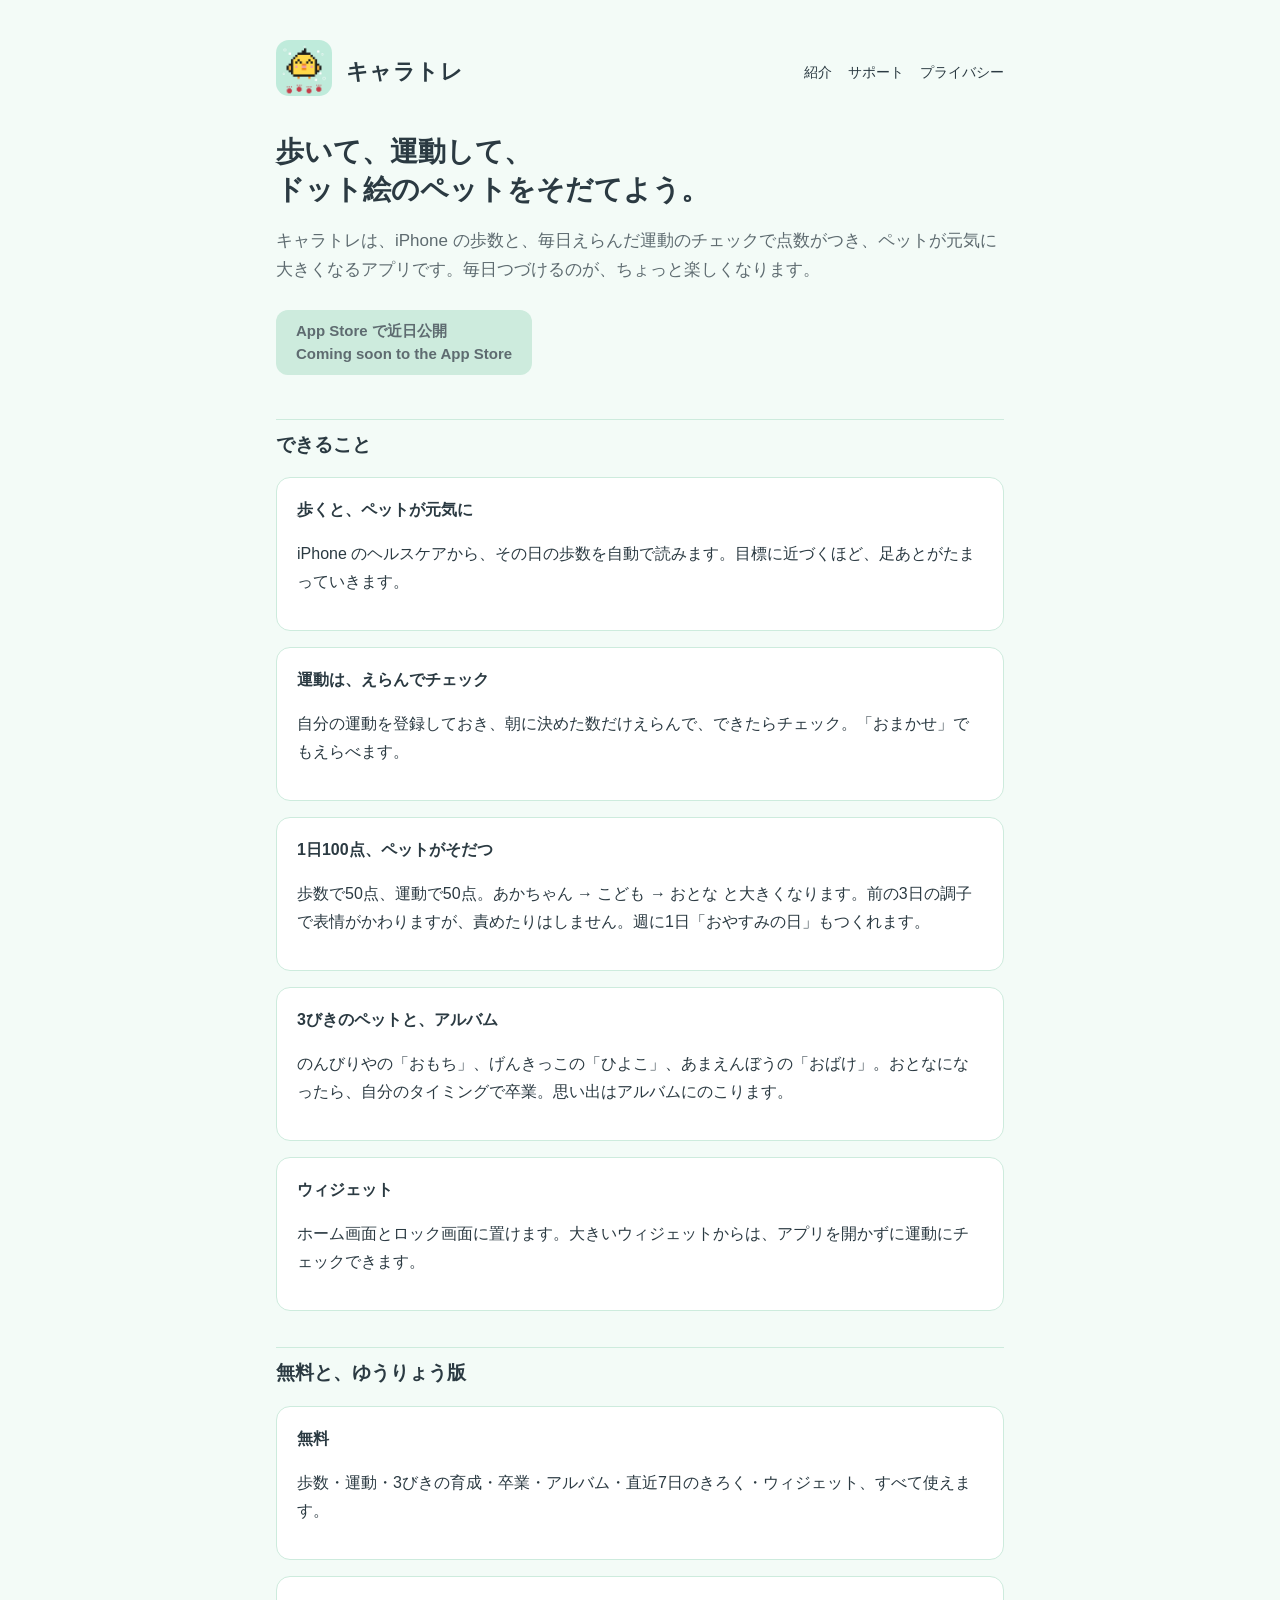
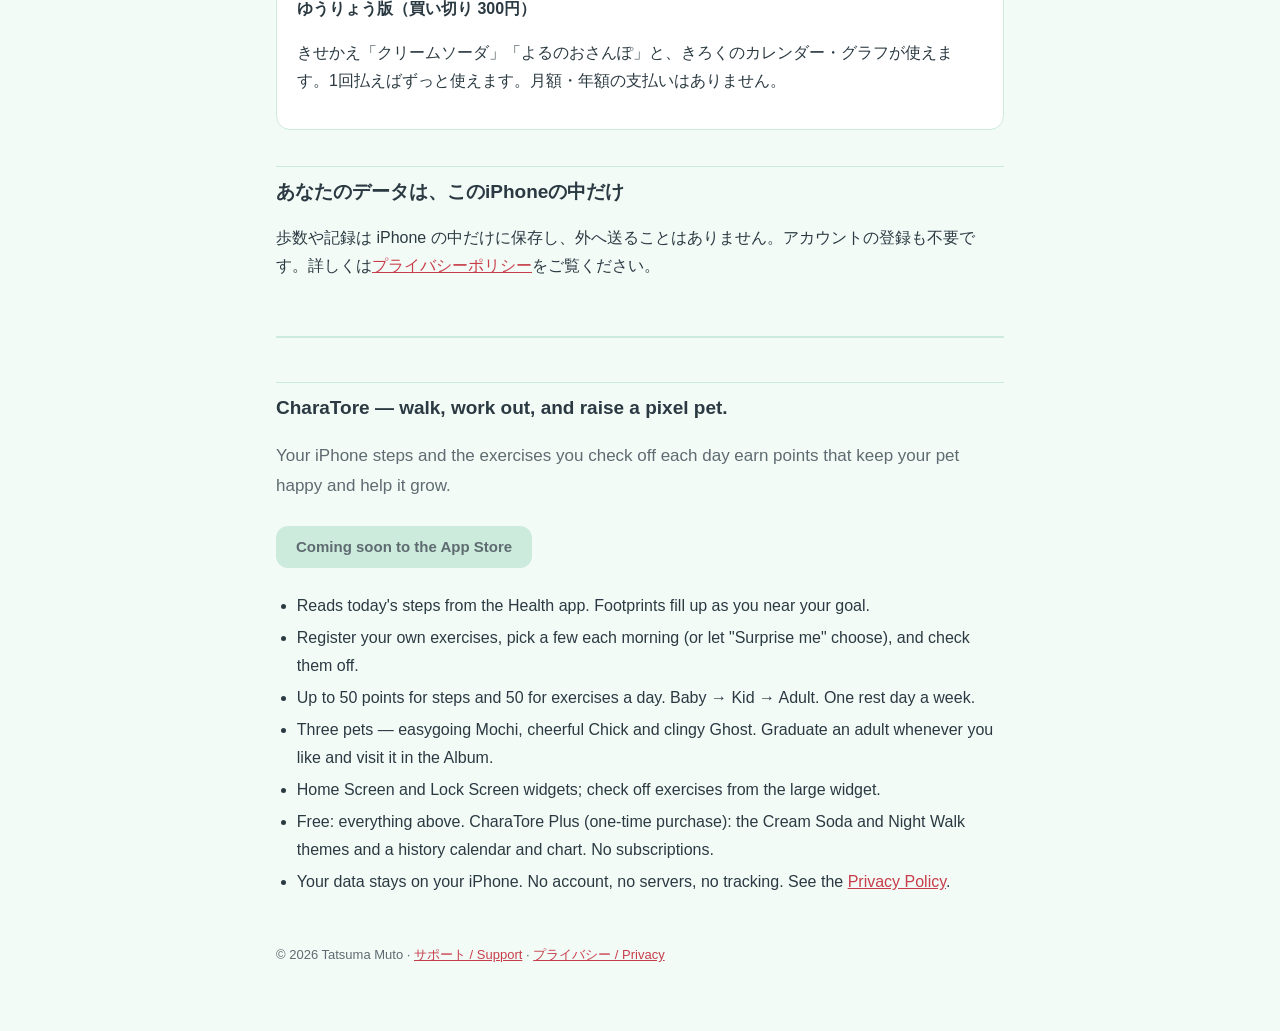
==== index.html @ a60b147e "キャラトレの紹介ページ・サポート・プライバシーポリシー Co-Authored-By: Claude Opus 5.5 <noreply@anthropic.com>" ====
<!doctype html>
<html lang="ja">
<head>
<meta charset="utf-8">
<meta name="viewport" content="width=device-width, initial-scale=1">
<title>キャラトレ — 歩数と運動でドット絵ペットがそだつ / CharaTore — Walk & work out, raise a pet</title>
<meta name="description" content="キャラトレは、iPhone の歩数と、毎日えらんだ運動のチェックで、ドット絵のペットをそだてるアプリです。 CharaTore is an iPhone app where your steps and daily exercises raise a pixel pet.">
<link rel="icon" href="icon.png">
<link rel="stylesheet" href="style.css">
</head>
<body>
<main>
  <header class="site">
    <a href="index.html" aria-label="キャラトレ"><img src="icon.png" alt=""></a>
    <a href="index.html" class="name">キャラトレ</a>
    <nav><a href="index.html">紹介</a><a href="support.html">サポート</a><a href="privacy.html">プライバシー</a></nav>
  </header>

  <h1>歩いて、運動して、<br>ドット絵のペットをそだてよう。</h1>
  <p class="lead">キャラトレは、iPhone の歩数と、毎日えらんだ運動のチェックで点数がつき、ペットが元気に大きくなるアプリです。毎日つづけるのが、ちょっと楽しくなります。</p>
  <!-- APP_STORE_URL: 公開後、下のバッジを App Store へのリンク(<a href="…">)に差し替える -->
  <div class="badge">App Store で近日公開<br><span lang="en">Coming soon to the App Store</span></div>

  <h2>できること</h2>
  <div class="card"><h3>歩くと、ペットが元気に</h3><p>iPhone のヘルスケアから、その日の歩数を自動で読みます。目標に近づくほど、足あとがたまっていきます。</p></div>
  <div class="card"><h3>運動は、えらんでチェック</h3><p>自分の運動を登録しておき、朝に決めた数だけえらんで、できたらチェック。「おまかせ」でもえらべます。</p></div>
  <div class="card"><h3>1日100点、ペットがそだつ</h3><p>歩数で50点、運動で50点。あかちゃん → こども → おとな と大きくなります。前の3日の調子で表情がかわりますが、責めたりはしません。週に1日「おやすみの日」もつくれます。</p></div>
  <div class="card"><h3>3びきのペットと、アルバム</h3><p>のんびりやの「おもち」、げんきっこの「ひよこ」、あまえんぼうの「おばけ」。おとなになったら、自分のタイミングで卒業。思い出はアルバムにのこります。</p></div>
  <div class="card"><h3>ウィジェット</h3><p>ホーム画面とロック画面に置けます。大きいウィジェットからは、アプリを開かずに運動にチェックできます。</p></div>

  <h2>無料と、ゆうりょう版</h2>
  <div class="card"><h3>無料</h3><p>歩数・運動・3びきの育成・卒業・アルバム・直近7日のきろく・ウィジェット、すべて使えます。</p></div>
  <div class="card"><h3>ゆうりょう版（買い切り 300円）</h3><p>きせかえ「クリームソーダ」「よるのおさんぽ」と、きろくのカレンダー・グラフが使えます。1回払えばずっと使えます。月額・年額の支払いはありません。</p></div>

  <h2>あなたのデータは、このiPhoneの中だけ</h2>
  <p>歩数や記録は iPhone の中だけに保存し、外へ送ることはありません。アカウントの登録も不要です。詳しくは<a href="privacy.html">プライバシーポリシー</a>をご覧ください。</p>

  <section class="lang" lang="en">
    <h2>CharaTore — walk, work out, and raise a pixel pet.</h2>
    <p class="lead">Your iPhone steps and the exercises you check off each day earn points that keep your pet happy and help it grow.</p>
    <p><span class="badge">Coming soon to the App Store</span></p>
    <ul>
      <li>Reads today's steps from the Health app. Footprints fill up as you near your goal.</li>
      <li>Register your own exercises, pick a few each morning (or let "Surprise me" choose), and check them off.</li>
      <li>Up to 50 points for steps and 50 for exercises a day. Baby → Kid → Adult. One rest day a week.</li>
      <li>Three pets — easygoing Mochi, cheerful Chick and clingy Ghost. Graduate an adult whenever you like and visit it in the Album.</li>
      <li>Home Screen and Lock Screen widgets; check off exercises from the large widget.</li>
      <li>Free: everything above. CharaTore Plus (one-time purchase): the Cream Soda and Night Walk themes and a history calendar and chart. No subscriptions.</li>
      <li>Your data stays on your iPhone. No account, no servers, no tracking. See the <a href="privacy.html">Privacy Policy</a>.</li>
    </ul>
  </section>

  <footer>© 2026 Tatsuma Muto · <a href="support.html">サポート / Support</a> · <a href="privacy.html">プライバシー / Privacy</a></footer>
</main>
</body>
</html>
---- style.css ----
:root { --accent: #C73E4A; --fg: #2B3A42; --sub: #5E6B70; --bg: #F3FBF7; --card: #ffffff; --line: #CDEBDD; }
@media (prefers-color-scheme: dark) {
  :root { --accent: #FF8C96; --fg: #EEF4F1; --sub: #A3B1AB; --bg: #161B1A; --card: #20272A; --line: #2F3B38; }
}
* { box-sizing: border-box; }
body { margin: 0; background: var(--bg); color: var(--fg); font: 16px/1.75 -apple-system, BlinkMacSystemFont, "Hiragino Sans", "Noto Sans JP", sans-serif; }
main { max-width: 760px; margin: 0 auto; padding: 40px 16px 64px; }
header.site { display: flex; align-items: center; gap: 14px; margin-bottom: 28px; }
header.site img { width: 56px; height: 56px; border-radius: 13px; }
header.site a { color: inherit; text-decoration: none; }
header.site .name { font-size: 22px; font-weight: 700; letter-spacing: .02em; }
nav { margin-left: auto; display: flex; gap: 16px; font-size: 14px; }
nav a { color: var(--sub); text-decoration: none; }
nav a:hover, a { color: var(--accent); }
h1 { font-size: 28px; line-height: 1.35; margin: 8px 0 12px; }
h2 { font-size: 19px; margin: 36px 0 8px; padding-top: 8px; border-top: 1px solid var(--line); }
h3 { font-size: 16px; margin: 20px 0 4px; }
.lead { color: var(--sub); font-size: 17px; }
.card { background: var(--card); border: 1px solid var(--line); border-radius: 14px; padding: 18px 20px; margin: 16px 0; }
.card h3 { margin-top: 0; }
.badge { display: inline-block; margin: 8px 0; padding: 10px 20px; border-radius: 12px; background: var(--line); color: var(--sub); font-weight: 700; font-size: 15px; line-height: 1.5; cursor: default; }
ul { padding-left: 1.3em; }
li { margin: 4px 0; }
.lang { margin-top: 56px; padding-top: 8px; border-top: 2px solid var(--line); }
footer { color: var(--sub); font-size: 13px; margin-top: 48px; }
@media (max-width: 520px) { header.site { flex-wrap: wrap; } nav { margin-left: 0; width: 100%; } h1 { font-size: 24px; } }
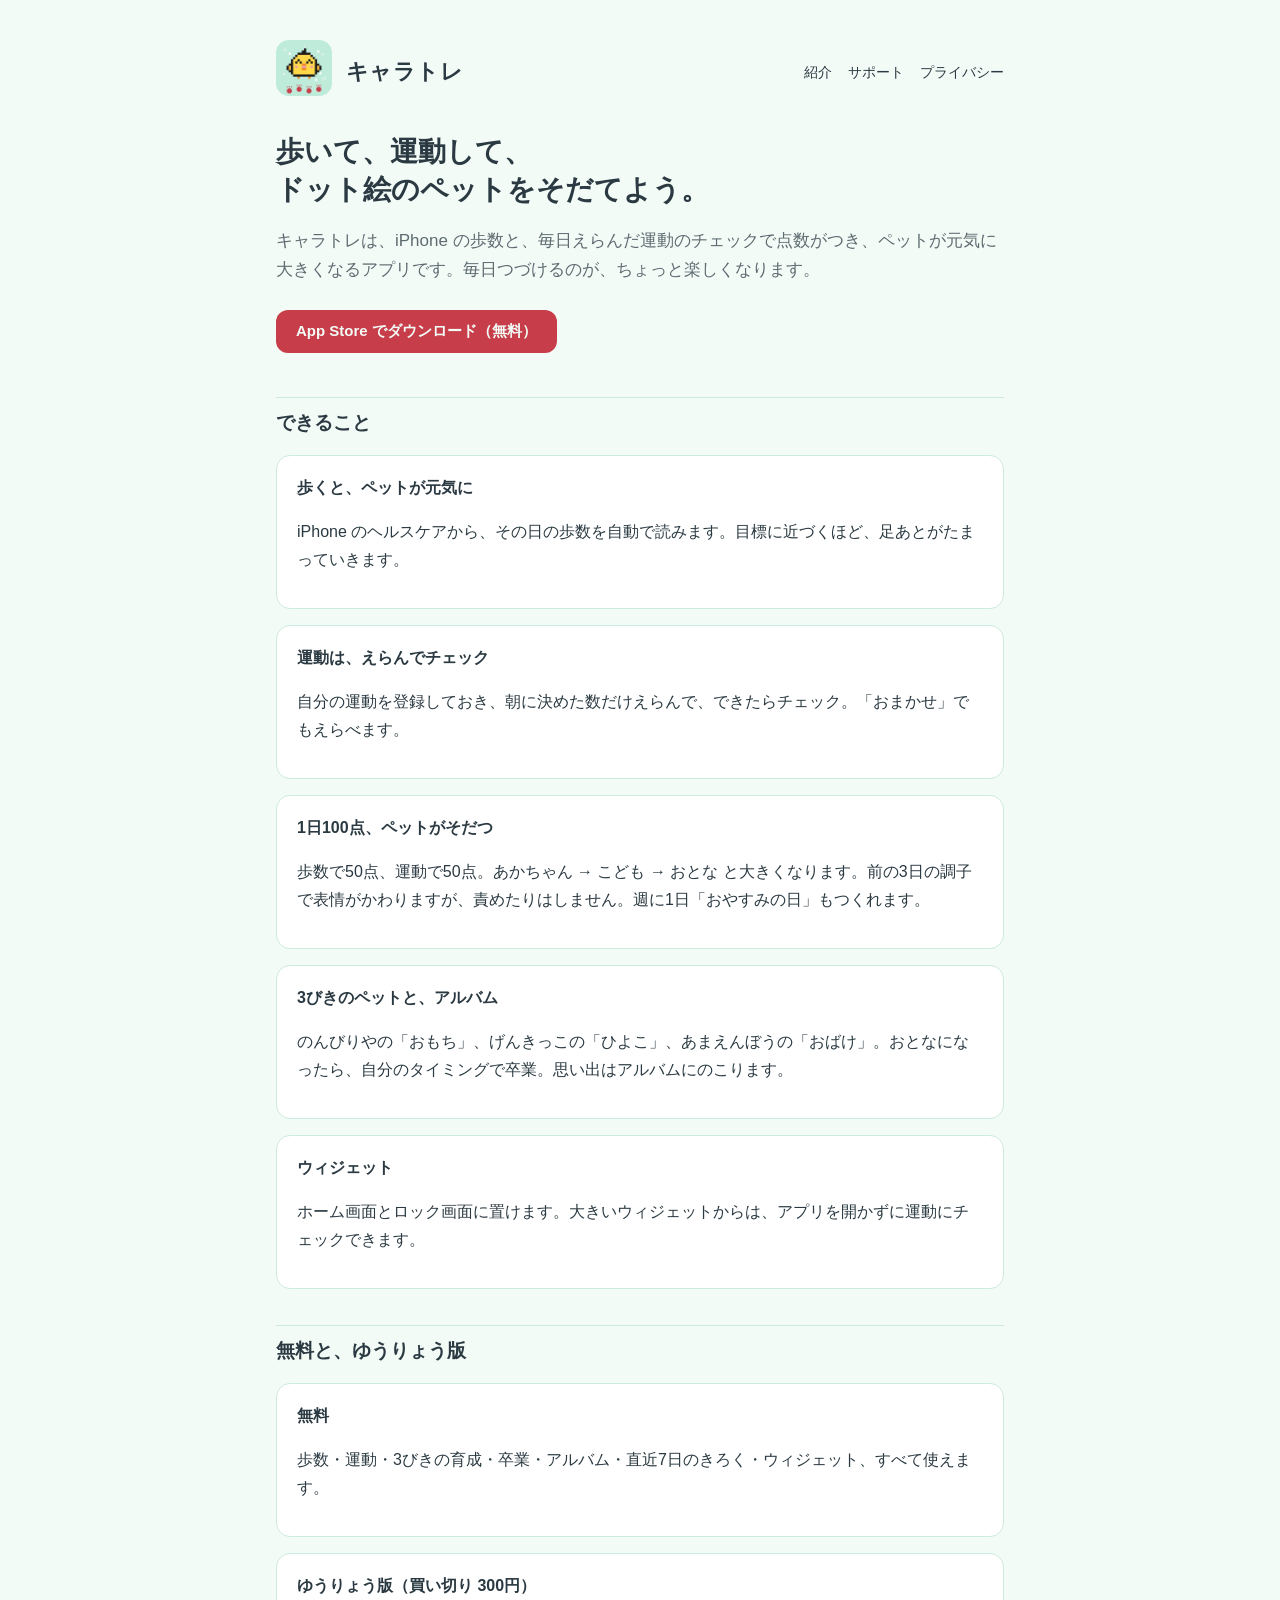
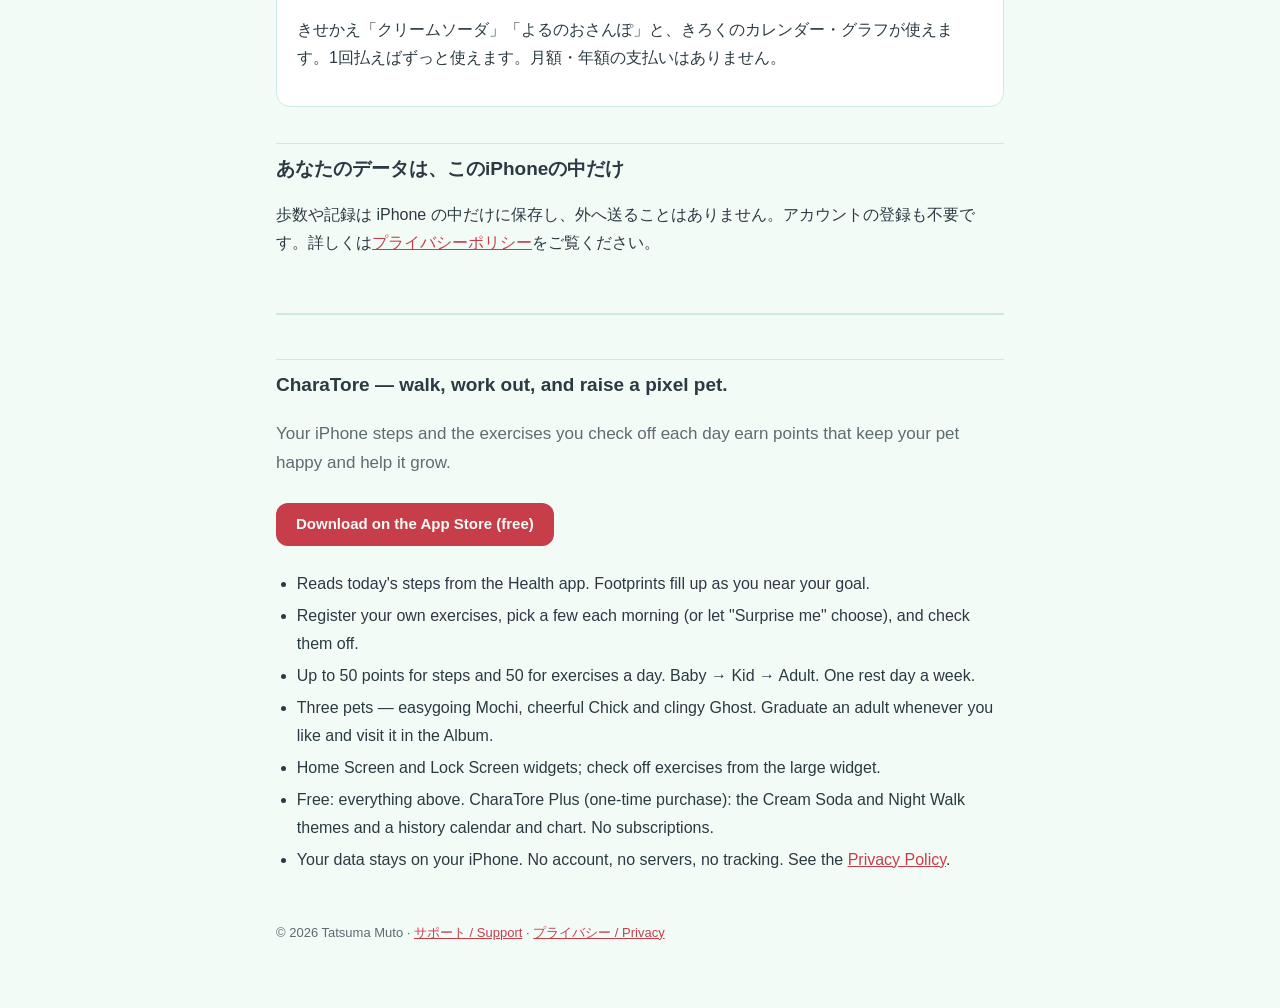
==== commit 51540a5b: "App Store へのリンクを追加 Co-Authored-By: Claude Opus 5.5 <noreply@anthropic.com>" ====
--- a/index.html
+++ b/index.html
@@ -18,8 +18,7 @@
 
   <h1>歩いて、運動して、<br>ドット絵のペットをそだてよう。</h1>
   <p class="lead">キャラトレは、iPhone の歩数と、毎日えらんだ運動のチェックで点数がつき、ペットが元気に大きくなるアプリです。毎日つづけるのが、ちょっと楽しくなります。</p>
-  <!-- APP_STORE_URL: 公開後、下のバッジを App Store へのリンク(<a href="…">)に差し替える -->
-  <div class="badge">App Store で近日公開<br><span lang="en">Coming soon to the App Store</span></div>
+  <a class="badge store" href="https://apps.apple.com/jp/app/id6832376518">App Store でダウンロード（無料）</a>
 
   <h2>できること</h2>
   <div class="card"><h3>歩くと、ペットが元気に</h3><p>iPhone のヘルスケアから、その日の歩数を自動で読みます。目標に近づくほど、足あとがたまっていきます。</p></div>
@@ -38,7 +37,7 @@
   <section class="lang" lang="en">
     <h2>CharaTore — walk, work out, and raise a pixel pet.</h2>
     <p class="lead">Your iPhone steps and the exercises you check off each day earn points that keep your pet happy and help it grow.</p>
-    <p><span class="badge">Coming soon to the App Store</span></p>
+    <p><a class="badge store" href="https://apps.apple.com/app/id6832376518">Download on the App Store (free)</a></p>
     <ul>
       <li>Reads today's steps from the Health app. Footprints fill up as you near your goal.</li>
       <li>Register your own exercises, pick a few each morning (or let "Surprise me" choose), and check them off.</li>
--- a/style.css
+++ b/style.css
@@ -19,6 +19,8 @@
 .card { background: var(--card); border: 1px solid var(--line); border-radius: 14px; padding: 18px 20px; margin: 16px 0; }
 .card h3 { margin-top: 0; }
 .badge { display: inline-block; margin: 8px 0; padding: 10px 20px; border-radius: 12px; background: var(--line); color: var(--sub); font-weight: 700; font-size: 15px; line-height: 1.5; cursor: default; }
+a.badge.store { background: var(--accent); color: var(--bg); text-decoration: none; cursor: pointer; }
+a.badge.store:hover { opacity: 0.9; }
 ul { padding-left: 1.3em; }
 li { margin: 4px 0; }
 .lang { margin-top: 56px; padding-top: 8px; border-top: 2px solid var(--line); }
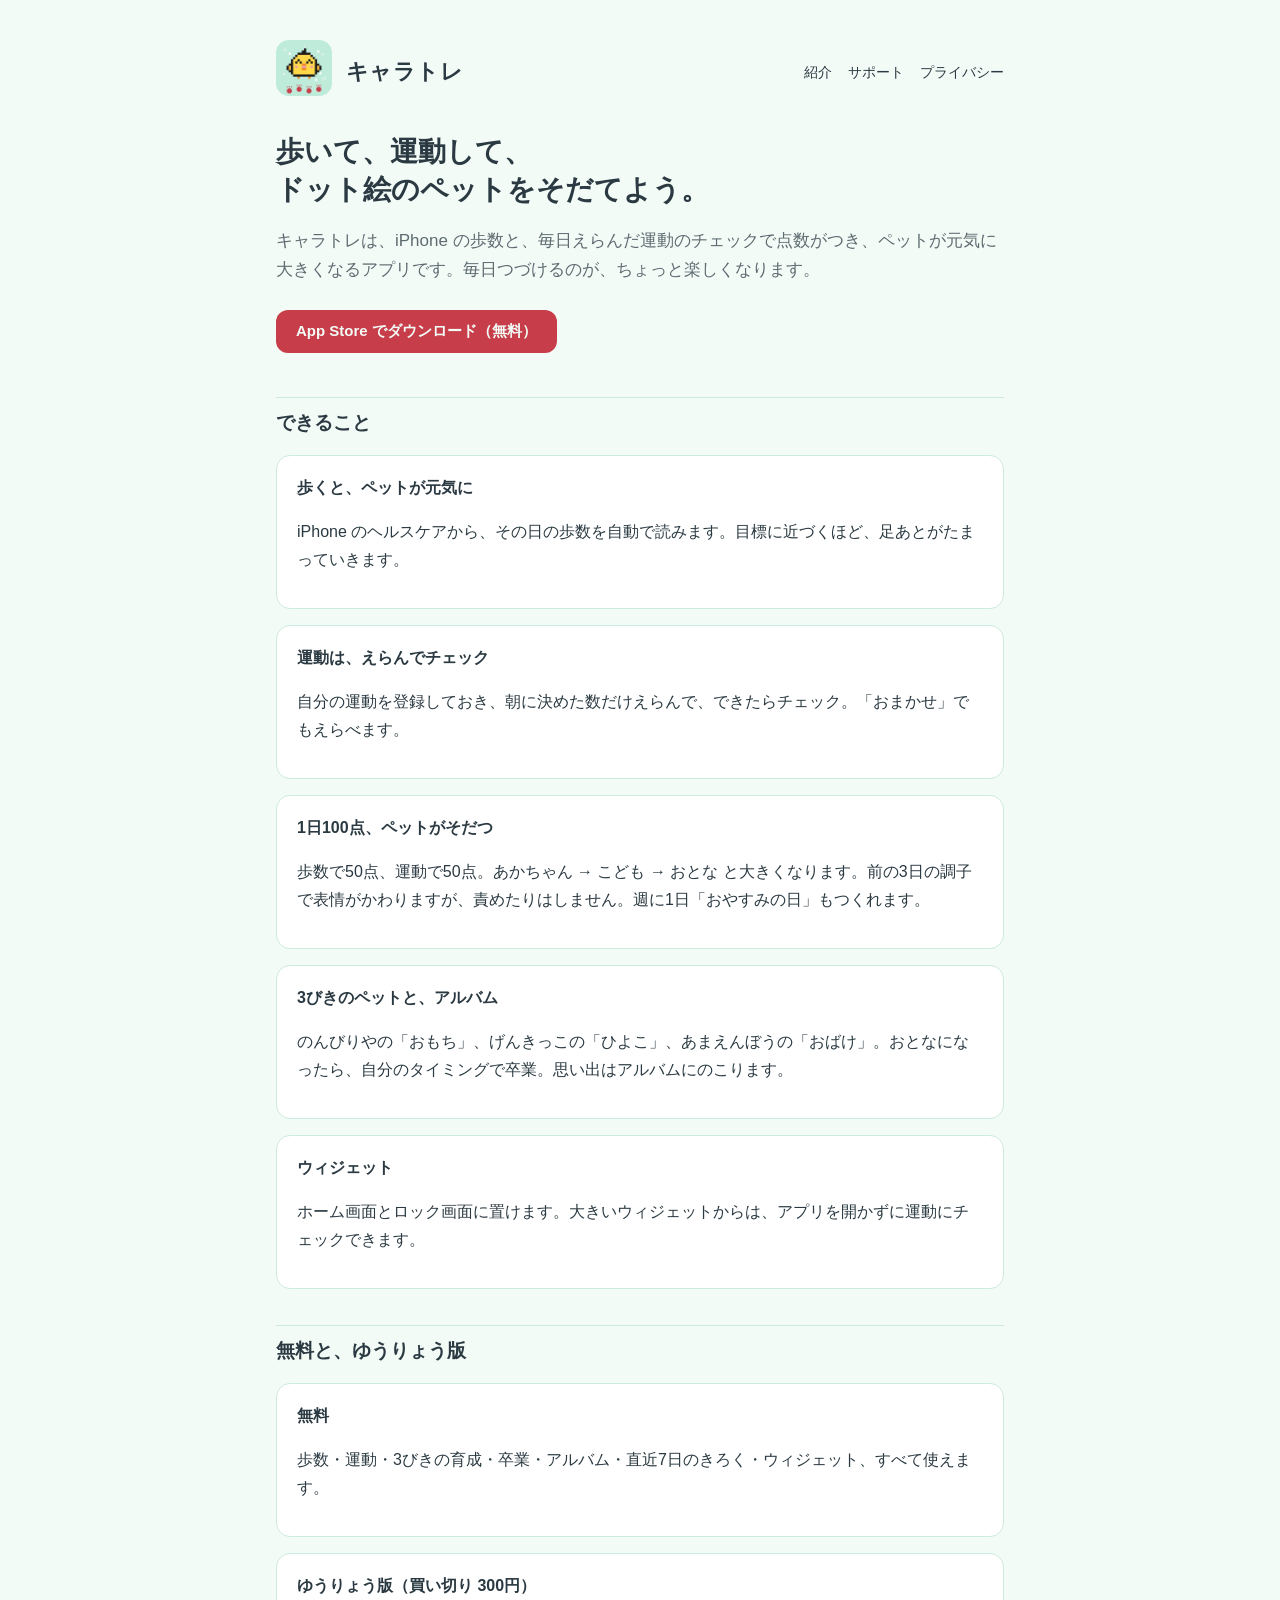
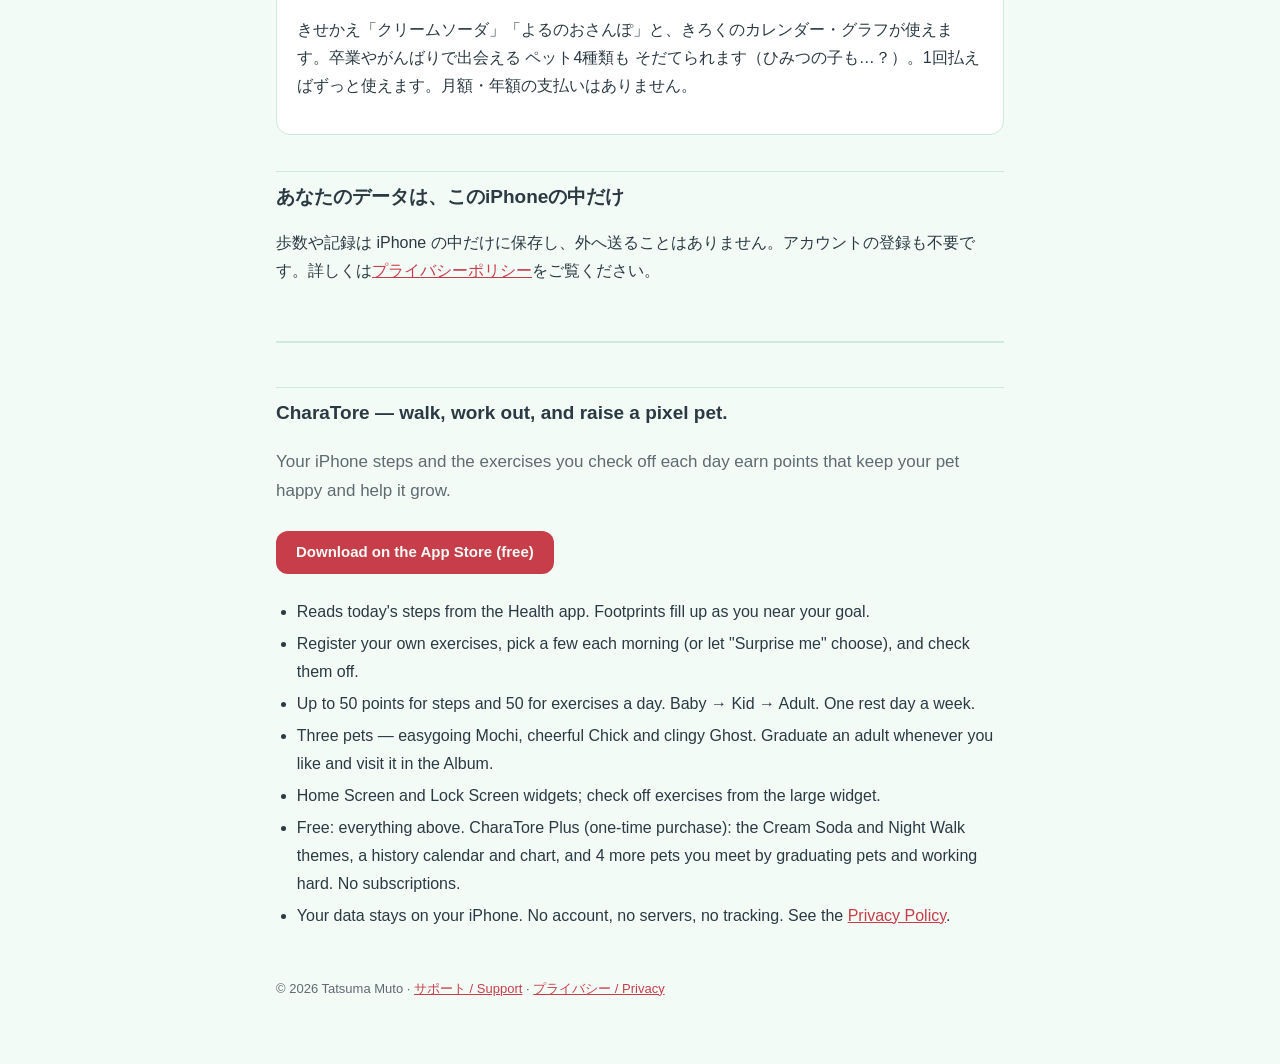
==== commit 9bb4e0e1: "有料版の説明に新しいペット4種類（1.1） Co-Authored-By: Claude Opus 5.5 <noreply@anthropic.com>" ====
--- a/index.html
+++ b/index.html
@@ -29,7 +29,7 @@
 
   <h2>無料と、ゆうりょう版</h2>
   <div class="card"><h3>無料</h3><p>歩数・運動・3びきの育成・卒業・アルバム・直近7日のきろく・ウィジェット、すべて使えます。</p></div>
-  <div class="card"><h3>ゆうりょう版（買い切り 300円）</h3><p>きせかえ「クリームソーダ」「よるのおさんぽ」と、きろくのカレンダー・グラフが使えます。1回払えばずっと使えます。月額・年額の支払いはありません。</p></div>
+  <div class="card"><h3>ゆうりょう版（買い切り 300円）</h3><p>きせかえ「クリームソーダ」「よるのおさんぽ」と、きろくのカレンダー・グラフが使えます。卒業やがんばりで出会える ペット4種類も そだてられます（ひみつの子も…？）。1回払えばずっと使えます。月額・年額の支払いはありません。</p></div>
 
   <h2>あなたのデータは、このiPhoneの中だけ</h2>
   <p>歩数や記録は iPhone の中だけに保存し、外へ送ることはありません。アカウントの登録も不要です。詳しくは<a href="privacy.html">プライバシーポリシー</a>をご覧ください。</p>
@@ -44,7 +44,7 @@
       <li>Up to 50 points for steps and 50 for exercises a day. Baby → Kid → Adult. One rest day a week.</li>
       <li>Three pets — easygoing Mochi, cheerful Chick and clingy Ghost. Graduate an adult whenever you like and visit it in the Album.</li>
       <li>Home Screen and Lock Screen widgets; check off exercises from the large widget.</li>
-      <li>Free: everything above. CharaTore Plus (one-time purchase): the Cream Soda and Night Walk themes and a history calendar and chart. No subscriptions.</li>
+      <li>Free: everything above. CharaTore Plus (one-time purchase): the Cream Soda and Night Walk themes, a history calendar and chart, and 4 more pets you meet by graduating pets and working hard. No subscriptions.</li>
       <li>Your data stays on your iPhone. No account, no servers, no tracking. See the <a href="privacy.html">Privacy Policy</a>.</li>
     </ul>
   </section>
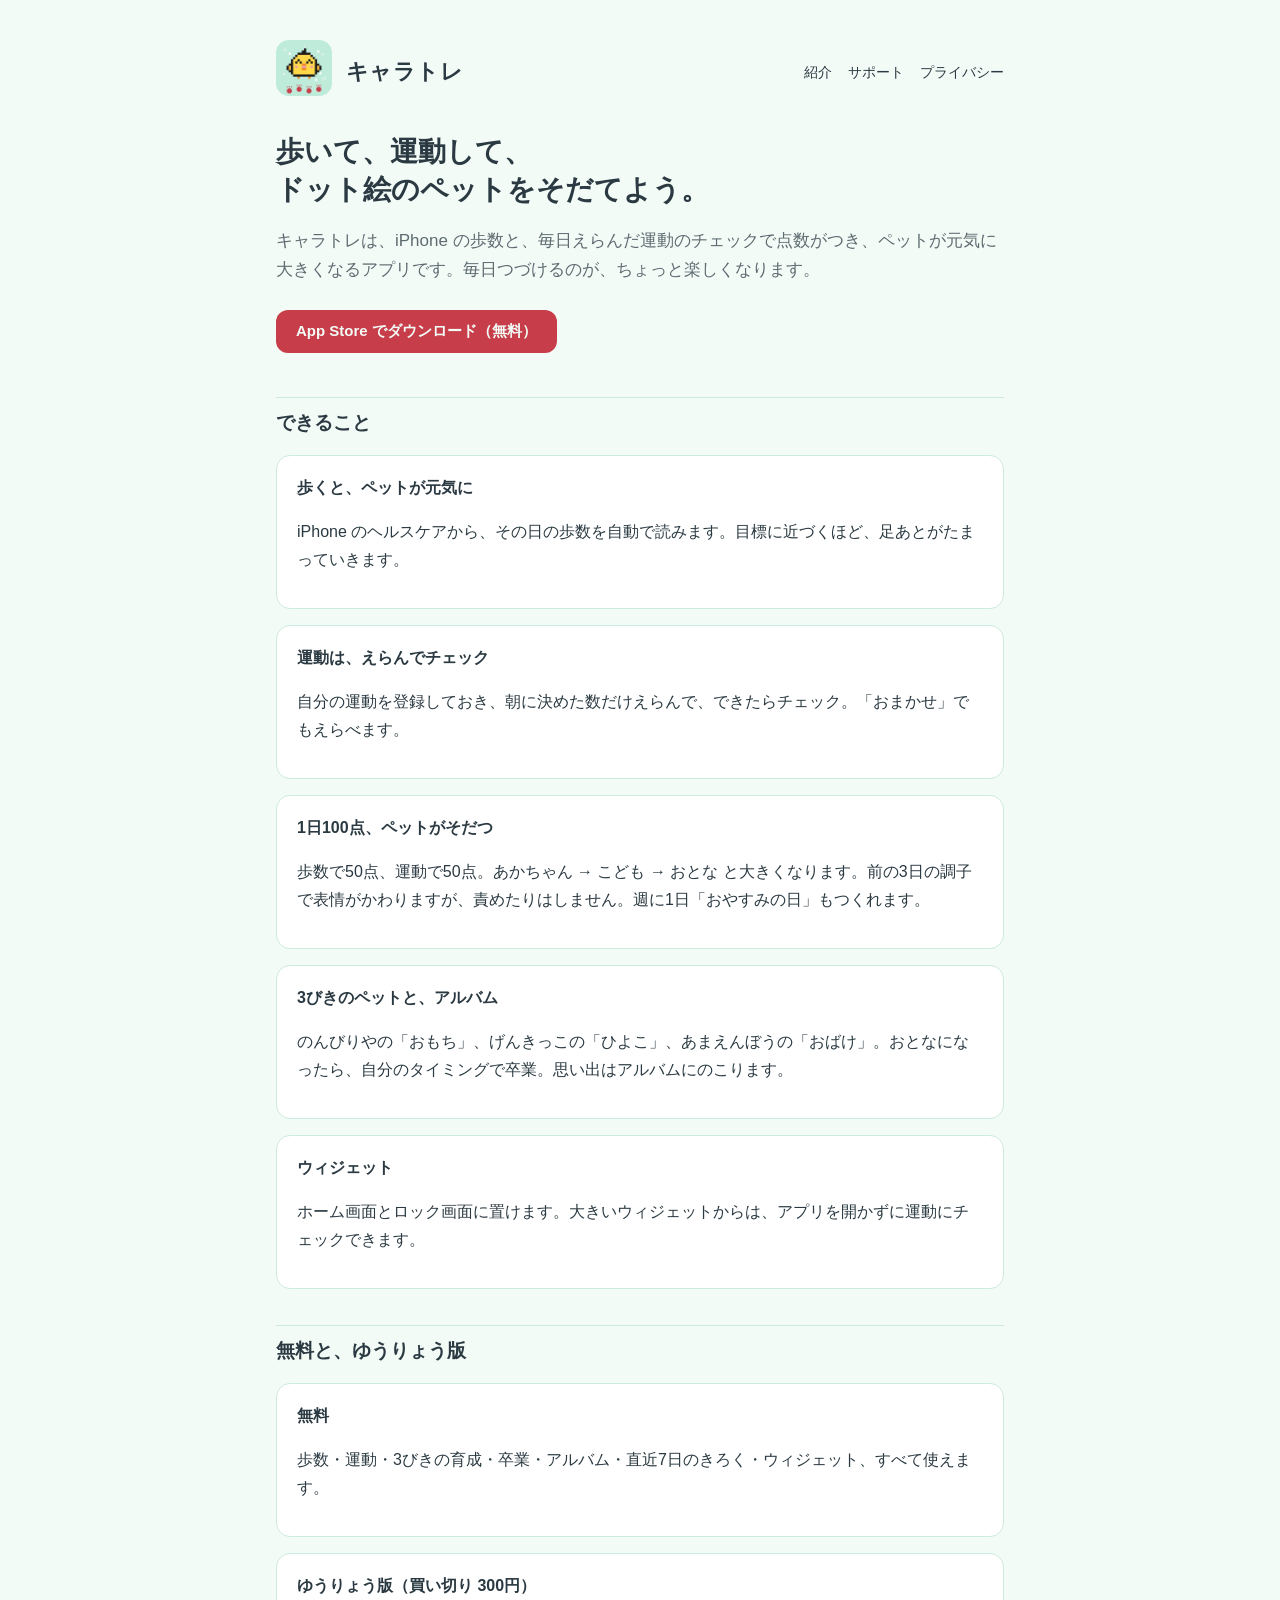
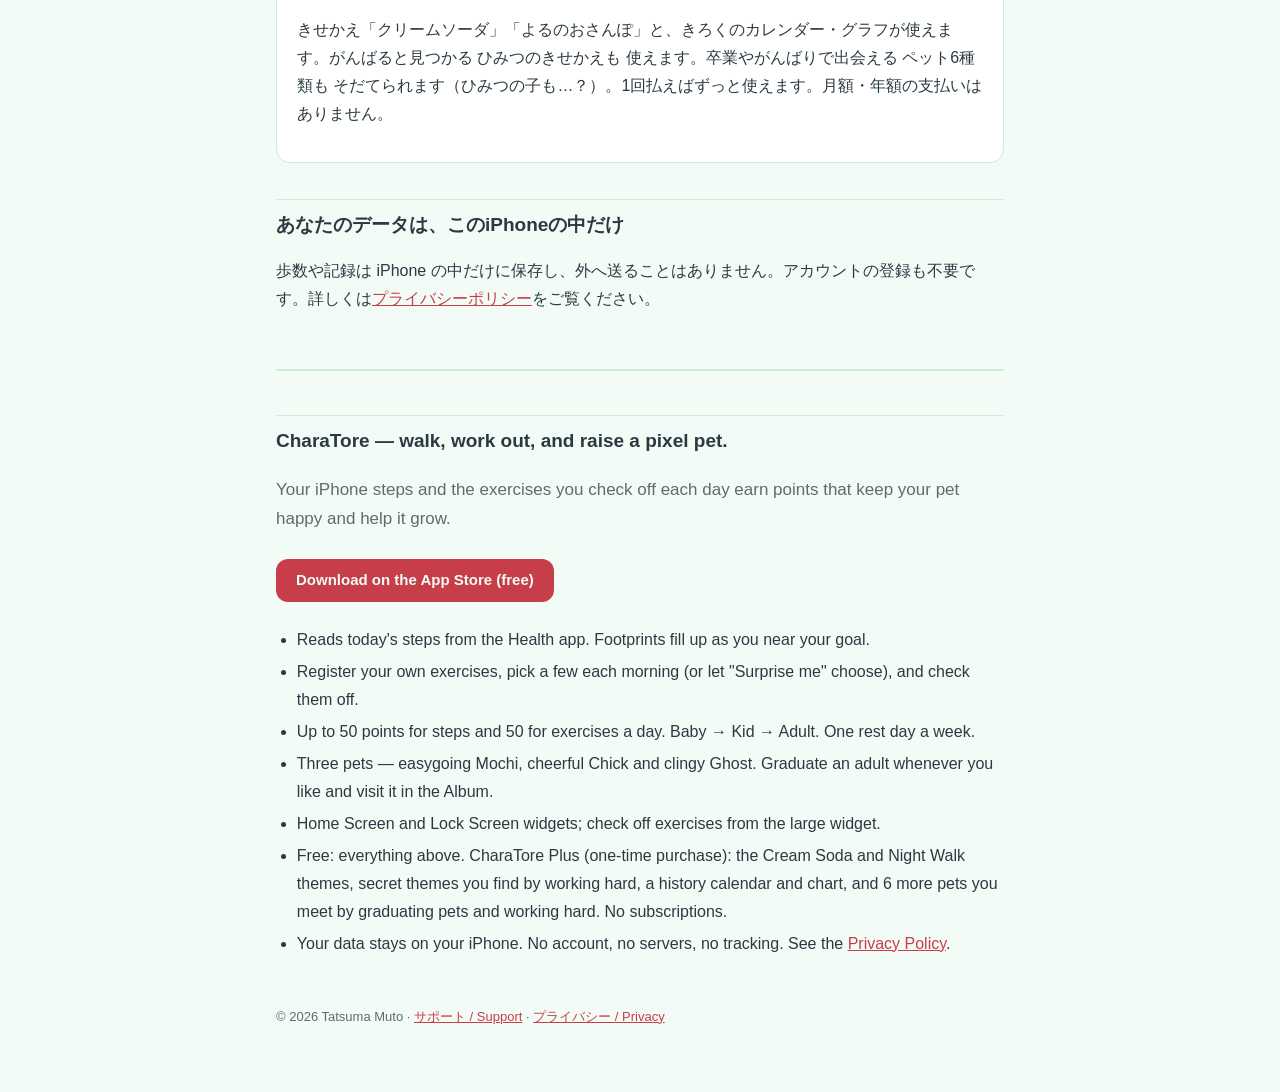
==== commit a282ad94: "1.2: secret themes and 6 more pets in CharaTore Plus Co-Authored-By: Claude Opus 5.5 <noreply@anthro" ====
--- a/index.html
+++ b/index.html
@@ -29,7 +29,7 @@
 
   <h2>無料と、ゆうりょう版</h2>
   <div class="card"><h3>無料</h3><p>歩数・運動・3びきの育成・卒業・アルバム・直近7日のきろく・ウィジェット、すべて使えます。</p></div>
-  <div class="card"><h3>ゆうりょう版（買い切り 300円）</h3><p>きせかえ「クリームソーダ」「よるのおさんぽ」と、きろくのカレンダー・グラフが使えます。卒業やがんばりで出会える ペット4種類も そだてられます（ひみつの子も…？）。1回払えばずっと使えます。月額・年額の支払いはありません。</p></div>
+  <div class="card"><h3>ゆうりょう版（買い切り 300円）</h3><p>きせかえ「クリームソーダ」「よるのおさんぽ」と、きろくのカレンダー・グラフが使えます。がんばると見つかる ひみつのきせかえも 使えます。卒業やがんばりで出会える ペット6種類も そだてられます（ひみつの子も…？）。1回払えばずっと使えます。月額・年額の支払いはありません。</p></div>
 
   <h2>あなたのデータは、このiPhoneの中だけ</h2>
   <p>歩数や記録は iPhone の中だけに保存し、外へ送ることはありません。アカウントの登録も不要です。詳しくは<a href="privacy.html">プライバシーポリシー</a>をご覧ください。</p>
@@ -44,7 +44,7 @@
       <li>Up to 50 points for steps and 50 for exercises a day. Baby → Kid → Adult. One rest day a week.</li>
       <li>Three pets — easygoing Mochi, cheerful Chick and clingy Ghost. Graduate an adult whenever you like and visit it in the Album.</li>
       <li>Home Screen and Lock Screen widgets; check off exercises from the large widget.</li>
-      <li>Free: everything above. CharaTore Plus (one-time purchase): the Cream Soda and Night Walk themes, a history calendar and chart, and 4 more pets you meet by graduating pets and working hard. No subscriptions.</li>
+      <li>Free: everything above. CharaTore Plus (one-time purchase): the Cream Soda and Night Walk themes, secret themes you find by working hard, a history calendar and chart, and 6 more pets you meet by graduating pets and working hard. No subscriptions.</li>
       <li>Your data stays on your iPhone. No account, no servers, no tracking. See the <a href="privacy.html">Privacy Policy</a>.</li>
     </ul>
   </section>
